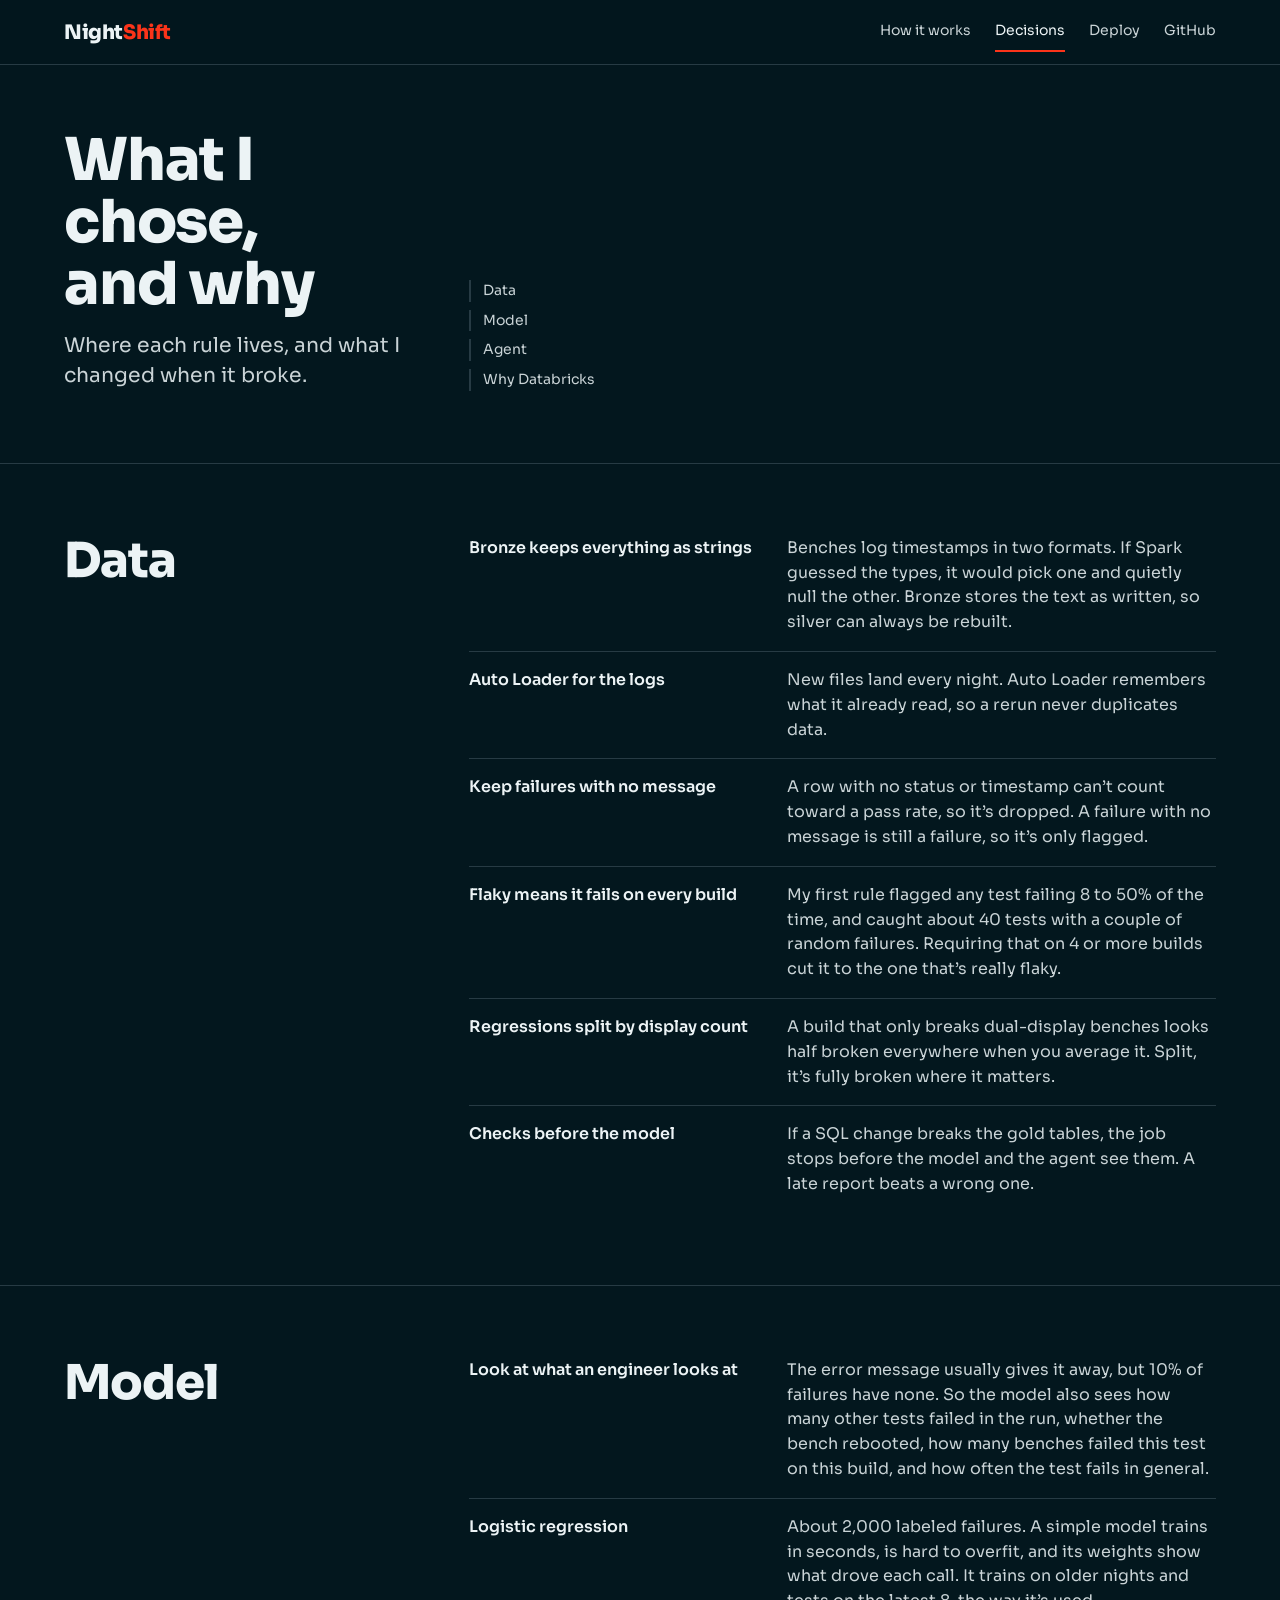
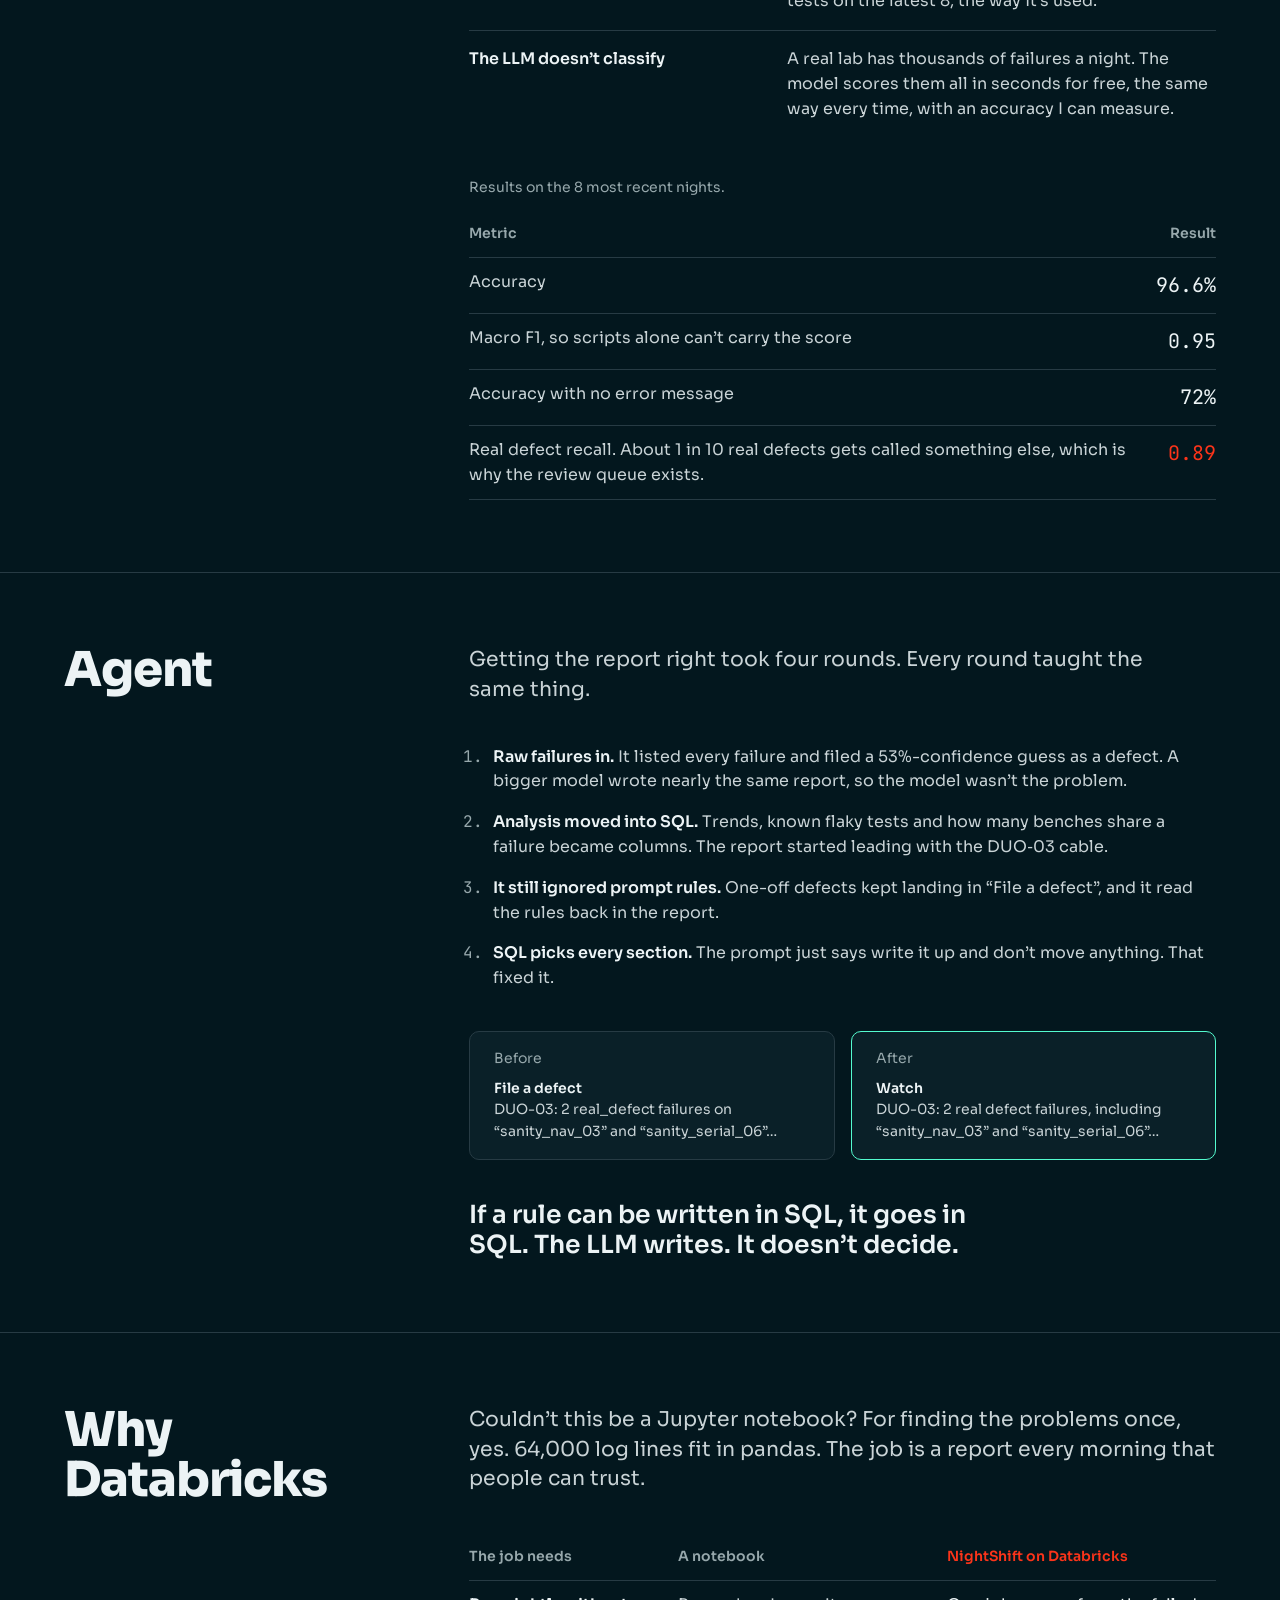
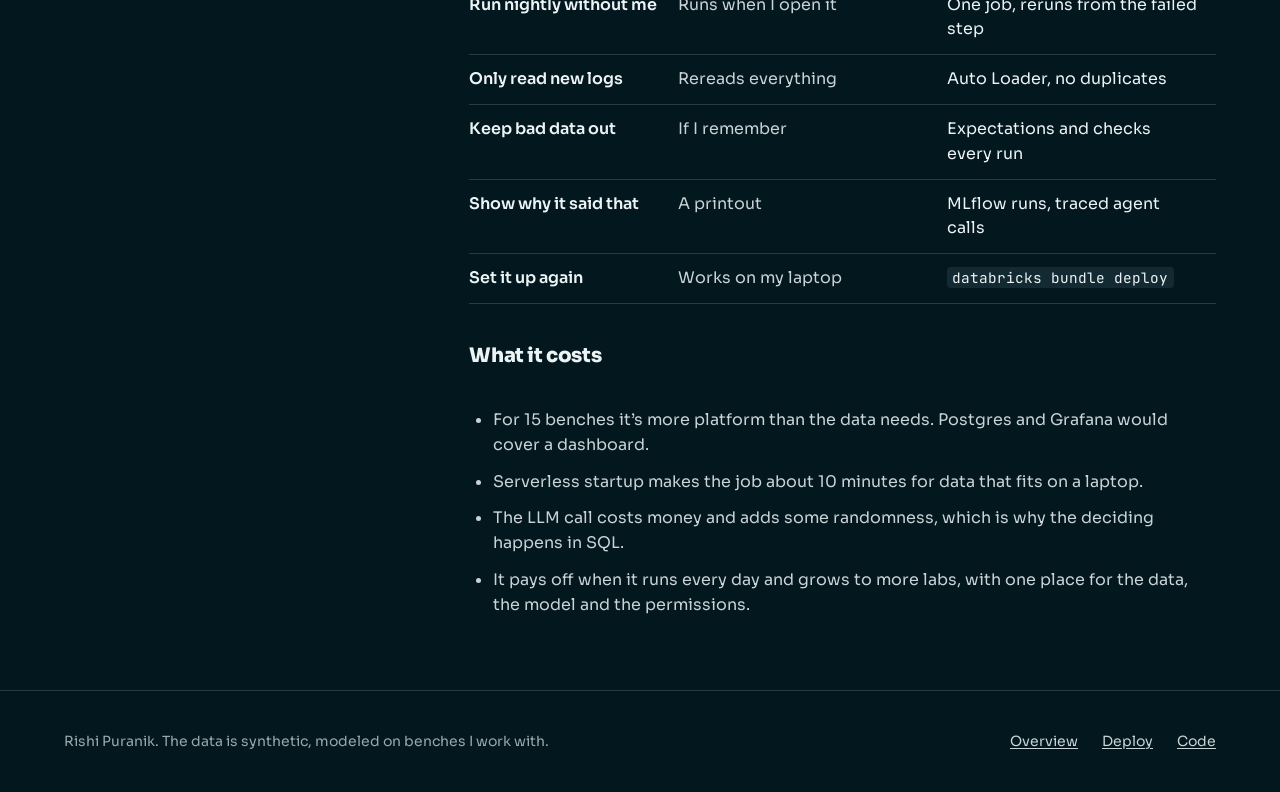
==== docs/decisions.html @ 265d2aa4 "Redesign the site: home page, decisions page and deploy guide The home page leads with the film and " ====
<!doctype html>
<html lang="en">
<head>
<meta charset="utf-8">
<meta name="viewport" content="width=device-width,initial-scale=1">
<title>NightShift decisions: what I chose and why</title>
<meta name="description" content="The calls behind NightShift: where each piece of logic lives, what I tried first, the model's results and why it runs on Databricks.">
<meta name="theme-color" content="#0B2026">
<link rel="icon" href="data:image/svg+xml,%3Csvg xmlns='http://www.w3.org/2000/svg' viewBox='0 0 32 32'%3E%3Crect width='32' height='32' rx='7' fill='%230B2026'/%3E%3Crect x='7' y='17' width='6' height='6' fill='%23FF3621'/%3E%3Crect x='15' y='17' width='6' height='6' fill='%233CF5C8'/%3E%3Crect x='15' y='9' width='6' height='6' fill='%233CF5C8'/%3E%3C/svg%3E">
<link rel="preconnect" href="https://fonts.googleapis.com">
<link rel="preconnect" href="https://fonts.gstatic.com" crossorigin>
<link href="https://fonts.googleapis.com/css2?family=Sora:wght@400;600;800&family=JetBrains+Mono:wght@400;500&display=swap" rel="stylesheet">
<link rel="stylesheet" href="style.css">
</head>
<body class="doc-page">

<header class="nav">
  <div class="container nav-inner">
    <a class="mark" href="index.html" aria-label="NightShift home">Night<span>Shift</span></a>
    <nav aria-label="Site">
      <a href="index.html#how">How it works</a>
      <a href="decisions.html" aria-current="page">Decisions</a>
      <a href="deploy.html">Deploy</a>
      <a href="https://github.com/rpuranikx/NightShift">GitHub</a>
    </nav>
  </div>
</header>

<main>

<section class="doc-hero">
  <div class="container doc-grid">
    <div>
      <h1>What I chose, and why</h1>
      <p class="lead">Where each rule lives, and what I changed when it broke.</p>
    </div>
    <nav class="toc" aria-label="On this page">
      <a href="#data">Data</a>
      <a href="#model">Model</a>
      <a href="#agent">Agent</a>
      <a href="#databricks">Why Databricks</a>
    </nav>
  </div>
</section>

<section class="doc-section" id="data">
  <div class="container doc-grid">
    <h2>Data</h2>
    <dl class="calls">
      <div><dt>Bronze keeps everything as strings</dt>
        <dd>Benches log timestamps in two formats. If Spark guessed the types, it would pick one and quietly null the other. Bronze stores the text as written, so silver can always be rebuilt.</dd></div>
      <div><dt>Auto Loader for the logs</dt>
        <dd>New files land every night. Auto Loader remembers what it already read, so a rerun never duplicates data.</dd></div>
      <div><dt>Keep failures with no message</dt>
        <dd>A row with no status or timestamp can’t count toward a pass rate, so it’s dropped. A failure with no message is still a failure, so it’s only flagged.</dd></div>
      <div><dt>Flaky means it fails on every build</dt>
        <dd>My first rule flagged any test failing 8 to 50% of the time, and caught about 40 tests with a couple of random failures. Requiring that on 4 or more builds cut it to the one that’s really flaky.</dd></div>
      <div><dt>Regressions split by display count</dt>
        <dd>A build that only breaks dual-display benches looks half broken everywhere when you average it. Split, it’s fully broken where it matters.</dd></div>
      <div><dt>Checks before the model</dt>
        <dd>If a SQL change breaks the gold tables, the job stops before the model and the agent see them. A late report beats a wrong one.</dd></div>
    </dl>
  </div>
</section>

<section class="doc-section" id="model">
  <div class="container doc-grid">
    <h2>Model</h2>
    <div>
      <dl class="calls">
        <div><dt>Look at what an engineer looks at</dt>
          <dd>The error message usually gives it away, but 10% of failures have none. So the model also sees how many other tests failed in the run, whether the bench rebooted, how many benches failed this test on this build, and how often the test fails in general.</dd></div>
        <div><dt>Logistic regression</dt>
          <dd>About 2,000 labeled failures. A simple model trains in seconds, is hard to overfit, and its weights show what drove each call. It trains on older nights and tests on the latest 8, the way it’s used.</dd></div>
        <div><dt>The LLM doesn’t classify</dt>
          <dd>A real lab has thousands of failures a night. The model scores them all in seconds for free, the same way every time, with an accuracy I can measure.</dd></div>
      </dl>
      <table class="metrics">
        <caption>Results on the 8 most recent nights.</caption>
        <thead><tr><th scope="col">Metric</th><th scope="col" class="num">Result</th></tr></thead>
        <tbody>
          <tr><td>Accuracy</td><td class="num">96.6%</td></tr>
          <tr><td>Macro F1, so scripts alone can’t carry the score</td><td class="num">0.95</td></tr>
          <tr><td>Accuracy with no error message</td><td class="num">72%</td></tr>
          <tr class="hot"><td>Real defect recall. About 1 in 10 real defects gets called something else, which is why the review queue exists.</td><td class="num">0.89</td></tr>
        </tbody>
      </table>
    </div>
  </div>
</section>

<section class="doc-section" id="agent">
  <div class="container doc-grid">
    <h2>Agent</h2>
    <div>
      <p class="lead">Getting the report right took four rounds. Every round taught the same thing.</p>
      <ol class="rounds">
        <li><strong>Raw failures in.</strong> It listed every failure and filed a 53%-confidence guess as a defect. A bigger model wrote nearly the same report, so the model wasn’t the problem.</li>
        <li><strong>Analysis moved into SQL.</strong> Trends, known flaky tests and how many benches share a failure became columns. The report started leading with the DUO&#8209;03 cable.</li>
        <li><strong>It still ignored prompt rules.</strong> One-off defects kept landing in “File a defect”, and it read the rules back in the report.</li>
        <li><strong>SQL picks every section.</strong> The prompt just says write it up and don’t move anything. That fixed it.</li>
      </ol>
      <div class="ba">
        <figure><figcaption>Before</figcaption><p><b>File a defect</b><br>DUO-03: 2 real_defect failures on “sanity_nav_03” and “sanity_serial_06”…</p></figure>
        <figure class="after"><figcaption>After</figcaption><p><b>Watch</b><br>DUO-03: 2 real defect failures, including “sanity_nav_03” and “sanity_serial_06”…</p></figure>
      </div>
      <p class="say">If a rule can be written in SQL, it goes in SQL. The LLM writes. It doesn’t decide.</p>
    </div>
  </div>
</section>

<section class="doc-section" id="databricks">
  <div class="container doc-grid">
    <h2>Why Databricks</h2>
    <div>
      <p class="lead">Couldn’t this be a Jupyter notebook? For finding the problems once, yes. 64,000 log lines fit in pandas. The job is a report every morning that people can trust.</p>
      <table class="vs">
        <thead><tr><th scope="col">The job needs</th><th scope="col">A notebook</th><th scope="col">NightShift on Databricks</th></tr></thead>
        <tbody>
          <tr><th scope="row">Run nightly without me</th><td>Runs when I open it</td><td>One job, reruns from the failed step</td></tr>
          <tr><th scope="row">Only read new logs</th><td>Rereads everything</td><td>Auto Loader, no duplicates</td></tr>
          <tr><th scope="row">Keep bad data out</th><td>If I remember</td><td>Expectations and checks every run</td></tr>
          <tr><th scope="row">Show why it said that</th><td>A printout</td><td>MLflow runs, traced agent calls</td></tr>
          <tr><th scope="row">Set it up again</th><td>Works on my laptop</td><td><code>databricks bundle deploy</code></td></tr>
        </tbody>
      </table>
      <h3>What it costs</h3>
      <ul class="costs">
        <li>For 15 benches it’s more platform than the data needs. Postgres and Grafana would cover a dashboard.</li>
        <li>Serverless startup makes the job about 10 minutes for data that fits on a laptop.</li>
        <li>The LLM call costs money and adds some randomness, which is why the deciding happens in SQL.</li>
        <li>It pays off when it runs every day and grows to more labs, with one place for the data, the model and the permissions.</li>
      </ul>
    </div>
  </div>
</section>

</main>

<footer class="foot">
  <div class="container">
    <div class="foot-row">
      <span>Rishi Puranik. The data is synthetic, modeled on benches I work with.</span>
      <nav aria-label="Footer">
        <a href="index.html">Overview</a>
        <a href="deploy.html">Deploy</a>
        <a href="https://github.com/rpuranikx/NightShift">Code</a>
      </nav>
    </div>
  </div>
</footer>

</body>
</html>
---- docs/style.css ----
/* Hallmark · shape: Map / Diagram (draw c457d9) · genre: modern-minimal · theme: brand · redesign: full
 * paper: oklch(19% 0.03 225) · accent: oklch(64% 0.235 31) · display: Sora · body: Sora · hero: Stage · nav: edge-aligned (swapped from search-led, the site has nothing to search) · footer: statement · signature: the film of the two mornings, then the pipeline map drawn from the real job
 * axes: dark/geometric-sans/hot-orange · posture: Stage · contrast: pass · fold: pass · v2.0.0 */
/* Hallmark · pre-emit critique: P4 H4 E4 S5 R4 V4 · weakest: P and H, the old page argued nothing up top; the hero now says one blunt thing and the before and after table proves it with the demo lab's own numbers */
/* Hallmark · dropped #decisions, #use · the nav now points at the decisions and deploy pages; both sections keep their ids */
/* Hallmark · waive 26b · no form controls and no aria-disabled on any page · nothing on the site can be disabled */
/* Hallmark · waive 28b · the video is the hidden recording slot in #report, below the fold · it only shows once agent-demo.mp4 exists, so it is never the LCP */
/* Hallmark · waive 44c · decisions.html and deploy.html only, short document heads with a contents list · they are reference pages reached from the home hero, which fills its screen */
/* Hallmark · waive 77 · doc pages only, the body column is eight of twelve with the head beside it · a reading measure for prose and code, not a landing section */
/* Hallmark · dismissed 58 · the two doc pages are reference reading by request; on the home page about 120 words are the sample report, shown as an exhibit */
/* Hallmark · waive 79 · index.html only, the hero is centred in a full-height first screen with the film on eight of twelve columns · a bigger film would push the headline and actions past the 1280x800 fold */
/* Hallmark · note: the draw left out Band; .band here is only a paper change behind the map and the close, not a full-bleed colour band */
@import url("./tokens.css");
@import url("./base.css");

:root { --display-weight: 800; --radius-card: 10px; --nav-h: 64px; }

code, pre, .term { font-family: var(--font-outlier); }
b, strong { font-weight: 600; }
code { font-size: 0.9em; color: var(--color-ink); background: var(--color-paper-3); padding: 0.08em 0.36em; border-radius: 4px; overflow-wrap: anywhere; }
pre { margin: 0; background: var(--color-paper-3); border: var(--rule-hair) solid var(--color-rule); border-radius: var(--radius-card); padding: var(--space-md) var(--space-lg); overflow-x: auto; font-size: var(--text-sm); line-height: 1.6; color: var(--color-ink-2); }
pre code { background: none; padding: 0; color: inherit; overflow-wrap: normal; }
a:hover { color: var(--color-ink); text-decoration-color: var(--color-accent); }

/* Nav: edge-aligned, the wordmark left and the links right */
.nav { position: sticky; top: 0; z-index: var(--z-sticky-nav); background: color-mix(in oklab, var(--color-paper) 92%, transparent); border-bottom: var(--rule-hair) solid transparent; transition: border-color var(--dur-short) var(--ease-out); }
.nav.solid, .doc-page .nav { border-bottom-color: var(--color-rule); }
.nav-inner { display: flex; align-items: center; justify-content: space-between; gap: var(--space-lg); height: var(--nav-h); }
.nav nav { display: flex; gap: var(--space-lg); }
.nav nav a { white-space: nowrap; font-size: var(--text-sm); color: var(--color-ink-2); text-decoration: none; padding: var(--space-xs) 0; border-bottom: 2px solid transparent; transition: color var(--dur-micro) var(--ease-out), border-color var(--dur-micro) var(--ease-out); }
.nav nav a:hover { color: var(--color-ink); }
.nav nav a[aria-current="page"] { color: var(--color-ink); border-bottom-color: var(--color-accent); }
.mark { font-family: var(--font-display); font-weight: 800; font-size: var(--text-lg); letter-spacing: -0.02em; color: var(--color-ink); text-decoration: none; }
.mark span { color: var(--color-accent); }
.mark.small { font-size: var(--text-md); }

/* Buttons: one primary style */
.actions { display: flex; flex-wrap: wrap; gap: var(--space-sm); }
.btn { display: inline-flex; align-items: center; min-height: 48px; padding: 0 var(--space-lg); border-radius: var(--radius-pill); border: var(--rule-hair) solid var(--color-rule); color: var(--color-ink); font-weight: 600; font-size: var(--text-md); text-decoration: none; transition: background-color var(--dur-micro) var(--ease-out), border-color var(--dur-micro) var(--ease-out), transform var(--dur-micro) var(--ease-out); }
.btn:hover { border-color: var(--color-muted); background: var(--color-paper-2); color: var(--color-ink); }
.btn:active { transform: translateY(1px); }
.btn.primary { background: var(--color-accent); border-color: var(--color-accent); color: var(--color-accent-ink); }
.btn.primary:hover { background: color-mix(in oklab, var(--color-accent) 88%, var(--color-ink)); color: var(--color-accent-ink); }
.btn:focus-visible, .film-toggle:focus-visible, a:focus-visible { outline: 2px solid var(--color-focus); outline-offset: 3px; transition: none; }
.more { color: var(--color-ink); font-weight: 600; text-decoration-color: var(--color-accent); text-decoration-thickness: 2px; }

/* Hero: Stage, the head on five columns and the film on seven */
.hero { display: grid; align-items: center; min-height: calc(100svh - var(--nav-h)); padding-block: var(--space-xl); }
.hero-grid { display: grid; grid-template-columns: repeat(12, minmax(0, 1fr)); gap: var(--gap-columns); align-items: center; }
.hero-text { grid-column: 1 / span 4; display: grid; gap: var(--space-lg); }
.hero h1 { font-size: var(--text-display-s); max-width: 12ch; }
.hero .lead { color: var(--color-ink-2); max-width: 30ch; }
.film { grid-column: 5 / -1; margin: 0; position: relative; border-radius: var(--radius-card); overflow: hidden; border: var(--rule-hair) solid var(--color-rule); background: var(--color-paper-2); aspect-ratio: 16 / 9; }
.film video { width: 100%; height: 100%; object-fit: cover; }
.film-toggle { position: absolute; right: var(--space-sm); bottom: var(--space-sm); min-height: 44px; padding: 0 var(--space-md); border-radius: var(--radius-pill); border: var(--rule-hair) solid var(--color-rule); background: color-mix(in oklab, var(--color-paper) 80%, transparent); color: var(--color-ink); font-size: var(--text-sm); cursor: pointer; transition: background-color var(--dur-micro) var(--ease-out); }
.film-toggle:hover { background: var(--color-paper); }

/* Sections */
.section { padding-block: var(--section-gap-s); }
.band { background: var(--color-paper-2); color: var(--color-ink); }
.head { display: grid; gap: var(--space-md); margin-bottom: var(--space-xl); }
.head .lead { color: var(--color-ink-2); }

/* Before and after */
.compare { width: 100%; border-collapse: collapse; font-size: var(--text-lg); }
.compare caption { caption-side: bottom; text-align: left; padding-top: var(--space-md); font-size: var(--text-sm); color: var(--color-muted); }
.compare th, .compare td { text-align: left; padding: var(--space-md) var(--space-lg) var(--space-md) 0; border-bottom: var(--rule-hair) solid var(--color-rule); vertical-align: top; }
.compare thead th { font-size: var(--text-sm); font-weight: 600; color: var(--color-muted); padding-bottom: var(--space-sm); }
.compare thead th:last-child { color: var(--color-accent); }
.compare tbody th { font-weight: 400; font-size: var(--text-md); color: var(--color-muted); width: 22%; }
.compare td { color: var(--color-ink-2); width: 39%; }
.compare td.yes { color: var(--color-ink); font-weight: 600; }

/* The map */
.map { margin: 0 0 var(--space-xl); overflow-x: auto; }
.map svg { width: 100%; min-width: 760px; height: auto; }
.map text { font-family: var(--font-body); font-size: 15px; font-weight: 600; fill: var(--color-ink); text-anchor: middle; }
.map text.sub { font-size: 12px; font-weight: 400; fill: var(--color-muted); }
.map text.note { font-size: 12px; font-weight: 400; fill: var(--color-signal); }
.map .node rect { fill: var(--color-paper); stroke: var(--color-rule); stroke-width: 1.5; }
.map .node.check rect { stroke: var(--color-accent); }
.map .node.out rect { fill: var(--color-accent); stroke: var(--color-accent); }
.map .node.out text { fill: var(--color-accent-ink); }
.map .node.review rect { stroke: var(--color-signal); }
.map .edges path { fill: none; stroke: var(--color-muted); stroke-width: 1.5; }
.map .edges path.loop { stroke: var(--color-signal); stroke-dasharray: 5 5; }
.map .arrowhead { fill: var(--color-muted); }
.map .arrowhead-m { fill: var(--color-signal); }
.legend { list-style: none; counter-reset: step; margin: 0; padding: 0; display: grid; grid-template-columns: repeat(4, minmax(0, 1fr)); gap: var(--space-lg) var(--gap-columns); }
.legend li { counter-increment: step; font-size: var(--text-sm); color: var(--color-ink-2); padding-top: var(--space-sm); border-top: var(--rule-hair) solid var(--color-rule); }
.legend li::before { content: counter(step); display: block; font-family: var(--font-outlier); font-size: var(--text-xs); color: var(--color-muted); margin-bottom: var(--space-2xs); }
.legend strong { color: var(--color-ink); font-weight: 600; }

/* The report */
.report-grid { display: grid; gap: var(--gap-columns); }
.report-grid:has(.recording:not([hidden])) { grid-template-columns: minmax(0, 5fr) minmax(0, 7fr); align-items: start; }
.recording { margin: 0; display: grid; gap: var(--space-xs); }
.recording video { border-radius: var(--radius-card); border: var(--rule-hair) solid var(--color-rule); }
.recording figcaption { font-size: var(--text-sm); color: var(--color-muted); }
.report { background: var(--color-paper-2); border: var(--rule-hair) solid var(--color-rule); border-radius: var(--radius-card); }
.report > header { display: flex; justify-content: space-between; gap: var(--space-md); flex-wrap: wrap; padding: var(--space-md) var(--space-lg); border-bottom: var(--rule-hair) solid var(--color-rule); font-size: var(--text-sm); color: var(--color-muted); }
.report-cols { display: grid; grid-template-columns: repeat(2, minmax(0, 1fr)); gap: var(--space-xl); padding: var(--space-lg); }
.report-cols > div { display: grid; gap: var(--space-sm); align-content: start; }
.report h3 { font-size: var(--text-md); font-weight: 600; letter-spacing: 0; margin-top: var(--space-sm); display: flex; align-items: center; gap: var(--space-xs); }
.report h3::before { content: ""; width: 8px; height: 8px; flex: none; background: var(--color-rule); }
.report h3:first-child { margin-top: 0; }
.report h3.o::before { background: var(--color-accent); }
.report h3.m::before { background: var(--color-signal); }
.report p, .report li { font-size: var(--text-sm); color: var(--color-ink-2); }
.report ul { margin: 0; padding-left: var(--space-lg); display: grid; gap: var(--space-2xs); }
.report b { color: var(--color-ink); font-weight: 600; }

/* Decisions, as rows */
.rows-wrap { display: grid; grid-template-columns: repeat(12, minmax(0, 1fr)); gap: var(--gap-columns); }
.head.side { grid-column: 1 / span 4; align-content: start; }
.rows { grid-column: 5 / -1; list-style: none; margin: 0; padding: 0; }
.rows li { display: grid; grid-template-columns: minmax(0, 2fr) minmax(0, 3fr); gap: var(--gap-columns); padding-block: var(--space-lg); border-top: var(--rule-hair) solid var(--color-rule); }
.rows li:last-child { border-bottom: var(--rule-hair) solid var(--color-rule); }
.rows p { color: var(--color-ink-2); }

/* Statement */
.statement { padding-block: var(--section-gap); }
.say { font-family: var(--font-display); font-weight: 600; font-size: var(--text-3xl); line-height: 1.2; max-width: 28ch; margin-bottom: var(--space-lg); text-wrap: balance; }

/* Close: the deploy beside the commands */
.close { display: grid; grid-template-columns: minmax(0, 5fr) minmax(0, 7fr); gap: var(--gap-columns); align-items: center; }
.close > div { display: grid; gap: var(--space-lg); }
.close .lead { color: var(--color-ink-2); }
.term { background: var(--color-paper); }

/* Footer: a statement over the links */
.foot { padding-block: var(--space-3xl) var(--space-xl); border-top: var(--rule-hair) solid var(--color-rule); }
.foot-say { font-size: var(--text-xl); font-weight: 600; max-width: 34ch; margin-bottom: var(--space-2xl); text-wrap: balance; }
.doc-page .foot { padding-top: var(--space-xl); }
.foot-row { display: flex; flex-wrap: wrap; justify-content: space-between; gap: var(--space-md) var(--space-xl); font-size: var(--text-sm); color: var(--color-muted); }
.foot-row nav { display: flex; flex-wrap: wrap; gap: var(--space-lg); }
.foot-row a { color: var(--color-ink-2); }

/* Document pages: decisions and deploy */
.doc-hero { padding-block: var(--space-2xl) calc(var(--section-gap-s) * 0.6); border-bottom: var(--rule-hair) solid var(--color-rule); }
.doc-hero h1 { font-size: var(--text-display-s); margin-bottom: var(--space-md); }
.doc-hero .lead { color: var(--color-ink-2); }
.doc-grid { display: grid; grid-template-columns: minmax(0, 4fr) minmax(0, 8fr); gap: var(--gap-columns); align-items: start; }
.toc { display: grid; gap: var(--space-xs); align-self: end; justify-self: start; }
.toc a { font-size: var(--text-sm); color: var(--color-ink-2); text-decoration: none; padding-left: var(--space-sm); border-left: 2px solid var(--color-rule); transition: border-color var(--dur-micro) var(--ease-out), color var(--dur-micro) var(--ease-out); }
.toc a:hover { color: var(--color-ink); border-left-color: var(--color-accent); }
.doc-section { padding-block: calc(var(--section-gap-s) * 0.6); border-bottom: var(--rule-hair) solid var(--color-rule); }
.doc-section:last-child { border-bottom: 0; }
.doc-section h2 { font-size: var(--text-section); position: sticky; top: calc(var(--nav-h) + var(--space-lg)); }
.doc-section > .doc-grid > div { display: grid; gap: var(--space-xl); }
.doc-section .lead { color: var(--color-ink-2); }
.doc-section h3 { font-size: var(--text-lg); }

.calls { margin: 0; display: grid; }
.calls > div { display: grid; grid-template-columns: minmax(0, 2fr) minmax(0, 3fr); gap: var(--gap-columns); padding-block: var(--space-md); border-top: var(--rule-hair) solid var(--color-rule); }
.calls > div:first-child { border-top: 0; padding-top: 0; }
.calls dt { font-weight: 600; }
.calls dd { margin: 0; color: var(--color-ink-2); }

.metrics, .vs { width: 100%; border-collapse: collapse; }
.metrics caption, .vs caption { caption-side: top; text-align: left; font-size: var(--text-sm); color: var(--color-muted); padding-bottom: var(--space-sm); }
.metrics th, .metrics td, .vs th, .vs td { text-align: left; padding: var(--space-sm) var(--space-md) var(--space-sm) 0; border-bottom: var(--rule-hair) solid var(--color-rule); vertical-align: top; }
.metrics thead th, .vs thead th { font-size: var(--text-sm); font-weight: 600; color: var(--color-muted); }
.metrics td { color: var(--color-ink-2); }
.metrics td.num, .metrics th.num { text-align: right; padding-right: 0; }
.metrics td.num { font-family: var(--font-outlier); font-size: var(--text-lg); color: var(--color-ink); white-space: nowrap; }
.metrics tr.hot td.num { color: var(--color-accent); }
.vs tbody th { font-weight: 600; width: 28%; }
.vs td { color: var(--color-ink-2); width: 36%; }
.vs td:last-child { color: var(--color-ink); }
.vs thead th:last-child { color: var(--color-accent); }

.rounds { margin: 0; padding-left: var(--space-lg); display: grid; gap: var(--space-md); color: var(--color-ink-2); }
.rounds li::marker { font-family: var(--font-outlier); color: var(--color-muted); }
.rounds strong { color: var(--color-ink); }
.ba { display: grid; grid-template-columns: repeat(2, minmax(0, 1fr)); gap: var(--space-md); }
.ba figure { margin: 0; padding: var(--space-md) var(--space-lg); border: var(--rule-hair) solid var(--color-rule); border-radius: var(--radius-card); background: var(--color-paper-2); font-size: var(--text-sm); color: var(--color-ink-2); }
.ba figcaption { font-size: var(--text-sm); color: var(--color-muted); margin-bottom: var(--space-xs); }
.ba .after { border-color: var(--color-signal); }
.ba b { color: var(--color-ink); }
.doc-section .say { font-size: var(--text-xl); margin: 0; }
.costs { margin: 0; padding-left: var(--space-lg); display: grid; gap: var(--space-sm); color: var(--color-ink-2); }

.step h2 { display: flex; flex-direction: column; gap: var(--space-sm); }
.step .n { font-family: var(--font-outlier); font-size: var(--text-md); font-weight: 400; color: var(--color-accent); letter-spacing: 0; }
.step p { color: var(--color-ink-2); }
.small { font-size: var(--text-sm); color: var(--color-muted); }
.files { display: grid; grid-template-columns: minmax(0, 1fr); gap: var(--space-lg); }
.file { display: grid; gap: var(--space-xs); align-content: start; min-width: 0; }
.file.wide { grid-column: 1 / -1; }
.fname { font-size: var(--text-sm); color: var(--color-muted); }

@media (max-width: 60rem) {
  .hero-grid, .rows-wrap, .close, .doc-grid { grid-template-columns: minmax(0, 1fr); }
  .hero-text, .film, .head.side, .rows { grid-column: 1 / -1; }
  .hero { padding-top: var(--space-xl); }
  .legend { grid-template-columns: repeat(2, minmax(0, 1fr)); }
  .doc-section h2 { position: static; }
  .toc { align-self: start; }
}
@media (max-width: 40rem) {
  .nav nav { gap: var(--space-md); }
  .nav nav a[href$="#how"] { display: none; }
  .film { aspect-ratio: 4 / 5; }
  .compare { font-size: var(--text-md); }
  .compare tbody th { width: 30%; }
  .report-cols, .rows li, .calls > div, .ba, .files { grid-template-columns: minmax(0, 1fr); }
  .rows li, .calls > div { gap: var(--space-xs); }
  .legend { grid-template-columns: minmax(0, 1fr); }

  .say { font-size: var(--text-xl); }
}
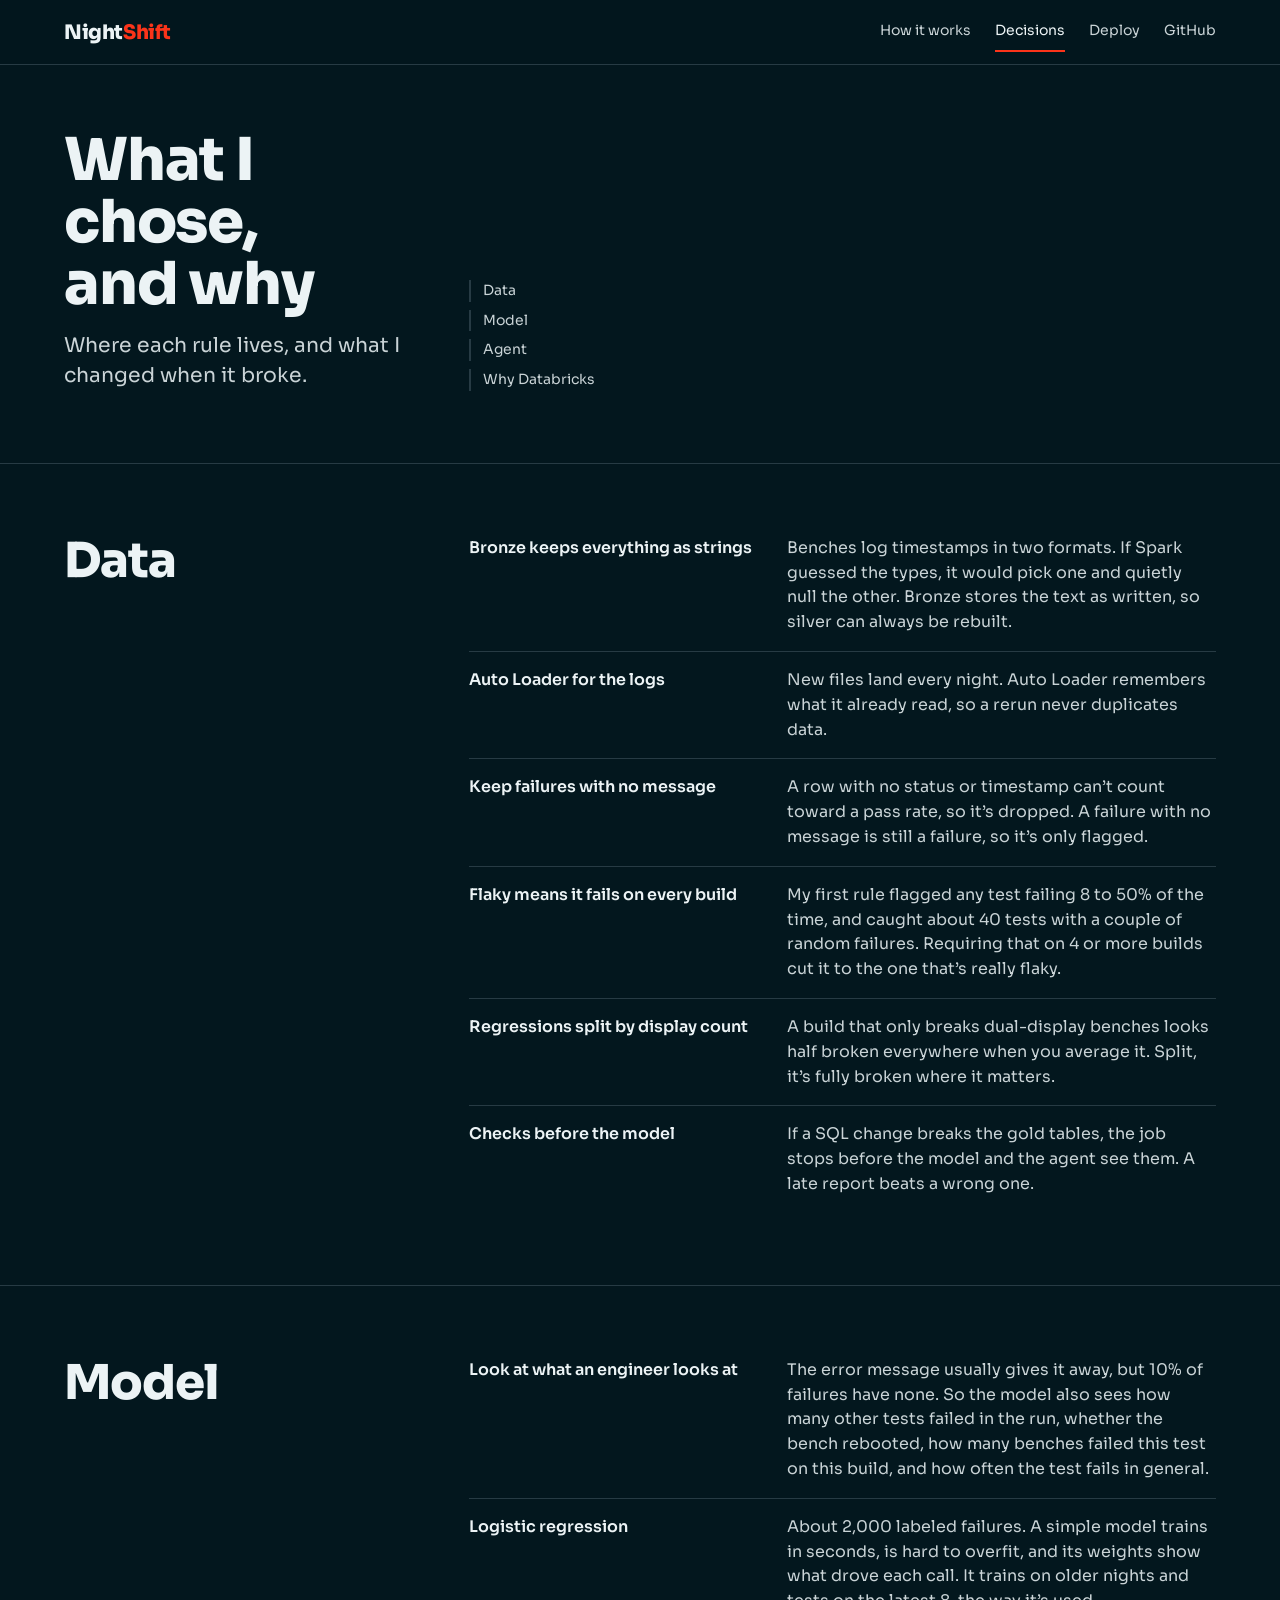
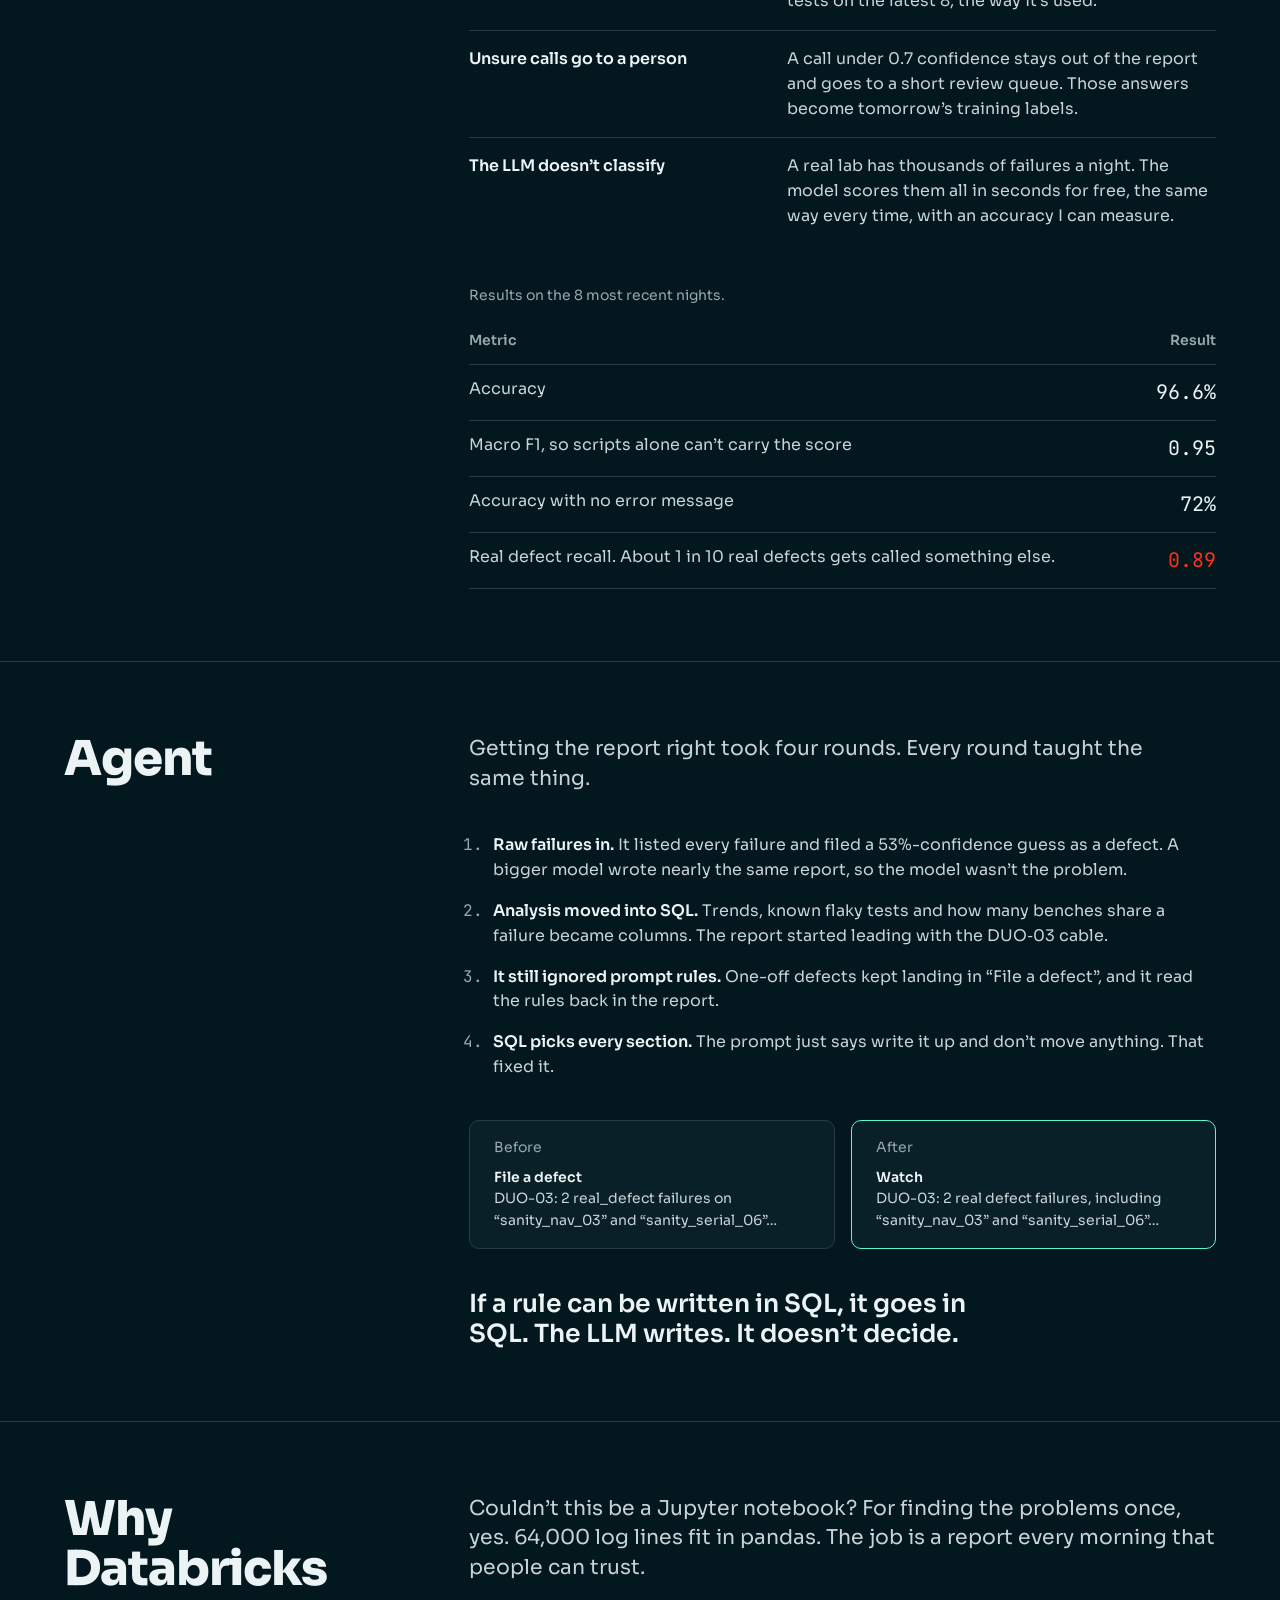
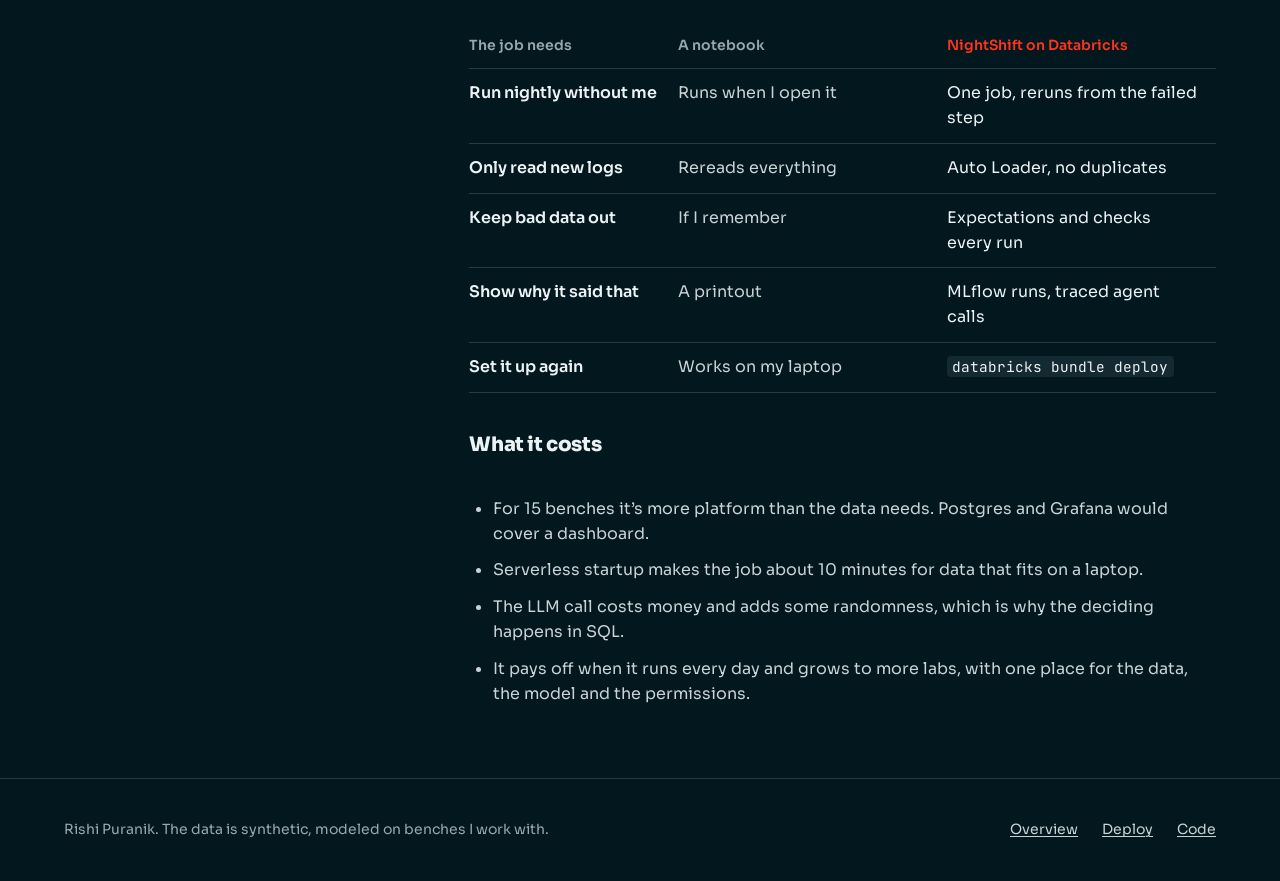
==== commit 9fabbbc6: "Say each thing once Drop the step list under the map and the notebook statement, turn the home page " ====
--- a/docs/decisions.html
+++ b/docs/decisions.html
@@ -72,6 +72,8 @@
           <dd>The error message usually gives it away, but 10% of failures have none. So the model also sees how many other tests failed in the run, whether the bench rebooted, how many benches failed this test on this build, and how often the test fails in general.</dd></div>
         <div><dt>Logistic regression</dt>
           <dd>About 2,000 labeled failures. A simple model trains in seconds, is hard to overfit, and its weights show what drove each call. It trains on older nights and tests on the latest 8, the way it’s used.</dd></div>
+        <div><dt>Unsure calls go to a person</dt>
+          <dd>A call under 0.7 confidence stays out of the report and goes to a short review queue. Those answers become tomorrow’s training labels.</dd></div>
         <div><dt>The LLM doesn’t classify</dt>
           <dd>A real lab has thousands of failures a night. The model scores them all in seconds for free, the same way every time, with an accuracy I can measure.</dd></div>
       </dl>
@@ -82,7 +84,7 @@
           <tr><td>Accuracy</td><td class="num">96.6%</td></tr>
           <tr><td>Macro F1, so scripts alone can’t carry the score</td><td class="num">0.95</td></tr>
           <tr><td>Accuracy with no error message</td><td class="num">72%</td></tr>
-          <tr class="hot"><td>Real defect recall. About 1 in 10 real defects gets called something else, which is why the review queue exists.</td><td class="num">0.89</td></tr>
+          <tr class="hot"><td>Real defect recall. About 1 in 10 real defects gets called something else.</td><td class="num">0.89</td></tr>
         </tbody>
       </table>
     </div>
--- a/docs/style.css
+++ b/docs/style.css
@@ -2,6 +2,7 @@
  * paper: oklch(19% 0.03 225) · accent: oklch(64% 0.235 31) · display: Sora · body: Sora · hero: Stage · nav: edge-aligned (swapped from search-led, the site has nothing to search) · footer: statement · signature: the film of the two mornings, then the pipeline map drawn from the real job
  * axes: dark/geometric-sans/hot-orange · posture: Stage · contrast: pass · fold: pass · v2.0.0 */
 /* Hallmark · pre-emit critique: P4 H4 E4 S5 R4 V4 · weakest: P and H, the old page argued nothing up top; the hero now says one blunt thing and the before and after table proves it with the demo lab's own numbers */
+/* Hallmark · dropped #why · the statement repeated the decisions page, cut by request so each fact appears once */
 /* Hallmark · dropped #decisions, #use · the nav now points at the decisions and deploy pages; both sections keep their ids */
 /* Hallmark · waive 26b · no form controls and no aria-disabled on any page · nothing on the site can be disabled */
 /* Hallmark · waive 28b · the video is the hidden recording slot in #report, below the fold · it only shows once agent-demo.mp4 exists, so it is never the LCP */
@@ -56,7 +57,7 @@
 .film-toggle:hover { background: var(--color-paper); }
 
 /* Sections */
-.section { padding-block: var(--section-gap-s); }
+.section { padding-block: calc(var(--section-gap-s) * 0.6); }
 .band { background: var(--color-paper-2); color: var(--color-ink); }
 .head { display: grid; gap: var(--space-md); margin-bottom: var(--space-xl); }
 .head .lead { color: var(--color-ink-2); }
@@ -72,7 +73,7 @@
 .compare td.yes { color: var(--color-ink); font-weight: 600; }
 
 /* The map */
-.map { margin: 0 0 var(--space-xl); overflow-x: auto; }
+.map { margin: 0; overflow-x: auto; }
 .map svg { width: 100%; min-width: 760px; height: auto; }
 .map text { font-family: var(--font-body); font-size: 15px; font-weight: 600; fill: var(--color-ink); text-anchor: middle; }
 .map text.sub { font-size: 12px; font-weight: 400; fill: var(--color-muted); }
@@ -86,10 +87,6 @@
 .map .edges path.loop { stroke: var(--color-signal); stroke-dasharray: 5 5; }
 .map .arrowhead { fill: var(--color-muted); }
 .map .arrowhead-m { fill: var(--color-signal); }
-.legend { list-style: none; counter-reset: step; margin: 0; padding: 0; display: grid; grid-template-columns: repeat(4, minmax(0, 1fr)); gap: var(--space-lg) var(--gap-columns); }
-.legend li { counter-increment: step; font-size: var(--text-sm); color: var(--color-ink-2); padding-top: var(--space-sm); border-top: var(--rule-hair) solid var(--color-rule); }
-.legend li::before { content: counter(step); display: block; font-family: var(--font-outlier); font-size: var(--text-xs); color: var(--color-muted); margin-bottom: var(--space-2xs); }
-.legend strong { color: var(--color-ink); font-weight: 600; }
 
 /* The report */
 .report-grid { display: grid; gap: var(--gap-columns); }
@@ -114,15 +111,17 @@
 .rows-wrap { display: grid; grid-template-columns: repeat(12, minmax(0, 1fr)); gap: var(--gap-columns); }
 .head.side { grid-column: 1 / span 4; align-content: start; }
 .rows { grid-column: 5 / -1; list-style: none; margin: 0; padding: 0; }
-.rows li { display: grid; grid-template-columns: minmax(0, 2fr) minmax(0, 3fr); gap: var(--gap-columns); padding-block: var(--space-lg); border-top: var(--rule-hair) solid var(--color-rule); }
+.rows li { border-top: var(--rule-hair) solid var(--color-rule); }
+.rows a { display: block; padding-block: var(--space-lg); text-decoration: none; transition: color var(--dur-micro) var(--ease-out); }
+.rows a:hover h3 { color: var(--color-accent); }
 .rows li:last-child { border-bottom: var(--rule-hair) solid var(--color-rule); }
 .rows p { color: var(--color-ink-2); }
 
 /* Statement */
-.statement { padding-block: var(--section-gap); }
 .say { font-family: var(--font-display); font-weight: 600; font-size: var(--text-3xl); line-height: 1.2; max-width: 28ch; margin-bottom: var(--space-lg); text-wrap: balance; }
 
 /* Close: the deploy beside the commands */
+.close.solo { grid-template-columns: minmax(0, 1fr); }
 .close { display: grid; grid-template-columns: minmax(0, 5fr) minmax(0, 7fr); gap: var(--gap-columns); align-items: center; }
 .close > div { display: grid; gap: var(--space-lg); }
 .close .lead { color: var(--color-ink-2); }
@@ -194,7 +193,6 @@
   .hero-grid, .rows-wrap, .close, .doc-grid { grid-template-columns: minmax(0, 1fr); }
   .hero-text, .film, .head.side, .rows { grid-column: 1 / -1; }
   .hero { padding-top: var(--space-xl); }
-  .legend { grid-template-columns: repeat(2, minmax(0, 1fr)); }
   .doc-section h2 { position: static; }
   .toc { align-self: start; }
 }
@@ -204,9 +202,8 @@
   .film { aspect-ratio: 4 / 5; }
   .compare { font-size: var(--text-md); }
   .compare tbody th { width: 30%; }
-  .report-cols, .rows li, .calls > div, .ba, .files { grid-template-columns: minmax(0, 1fr); }
-  .rows li, .calls > div { gap: var(--space-xs); }
-  .legend { grid-template-columns: minmax(0, 1fr); }
+  .report-cols, .calls > div, .ba, .files { grid-template-columns: minmax(0, 1fr); }
+  .calls > div { gap: var(--space-xs); }
 
   .say { font-size: var(--text-xl); }
 }
